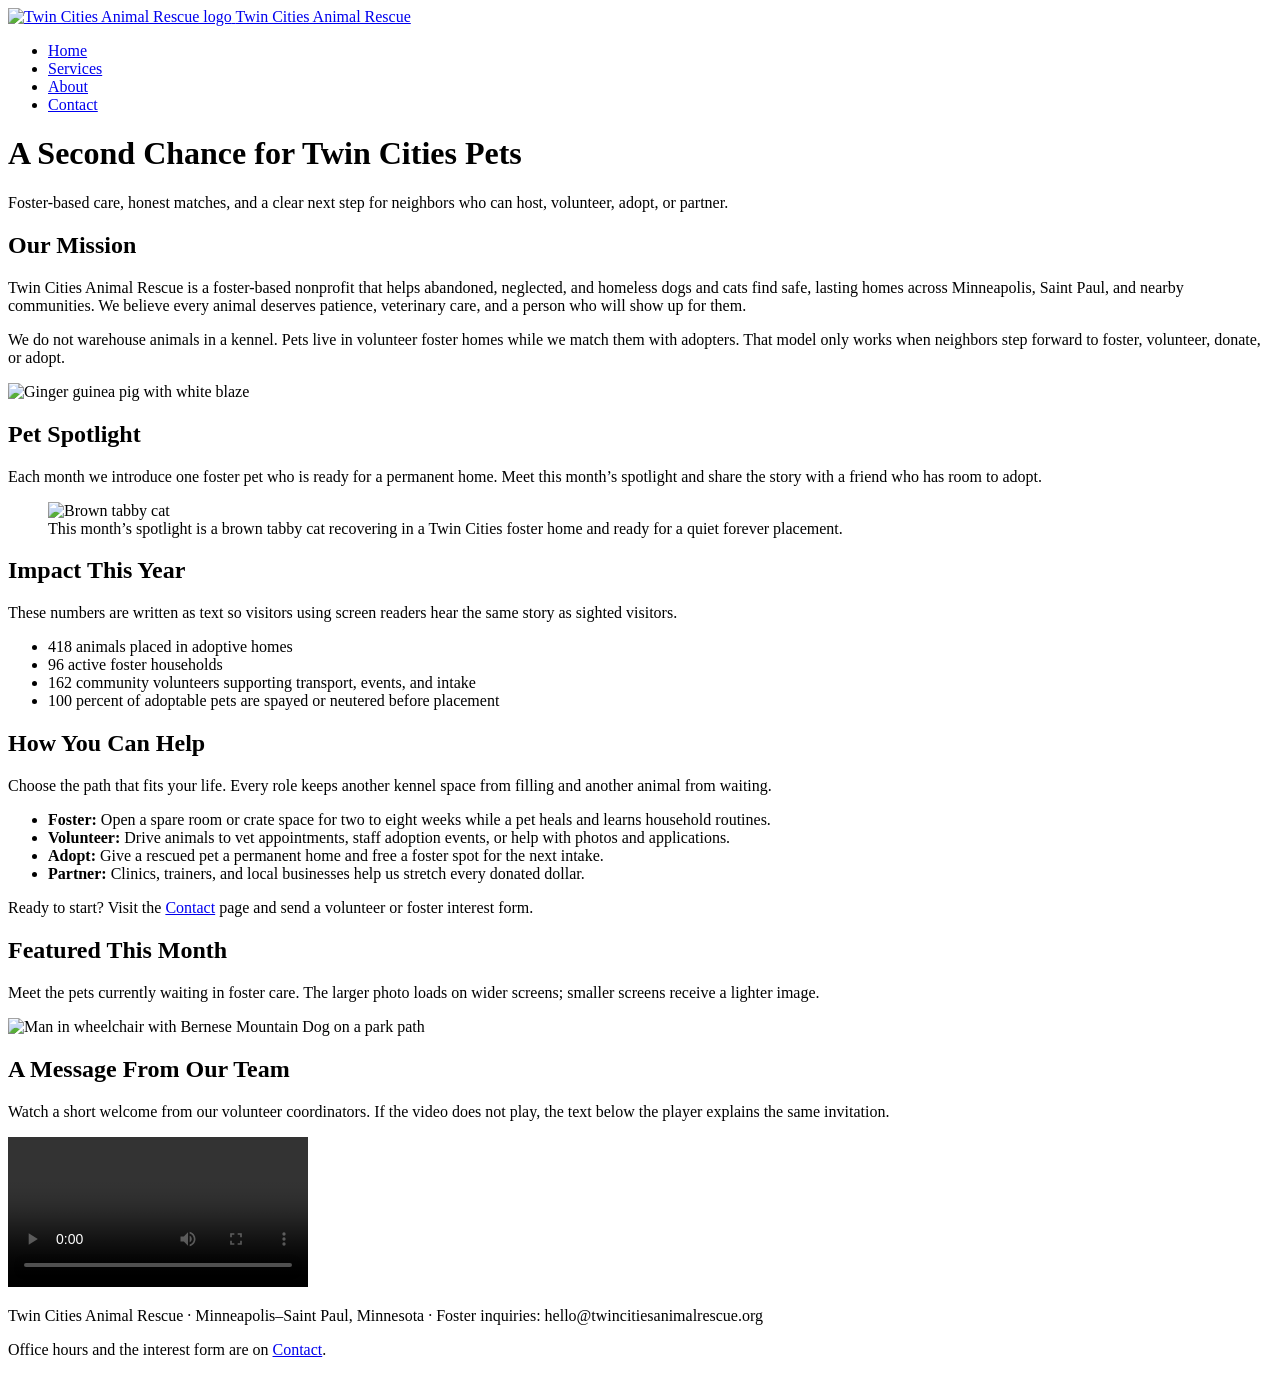
==== index.html @ f7890cb6 "Add files via upload" ====
<!DOCTYPE html>
<html lang="en">
  <head>
    <meta charset="UTF-8" />
    <meta name="viewport" content="width=device-width, initial-scale=1.0" />
    <title>Twin Cities Animal Rescue | Home</title>
    <link rel="preconnect" href="https://fonts.googleapis.com" />
    <link rel="preconnect" href="https://fonts.gstatic.com" crossorigin />
    <link
      href="https://fonts.googleapis.com/css2?family=Source+Sans+3:ital,wght@0,400;0,600;0,700;1,400&family=Source+Serif+4:opsz,wght@8..60,600;8..60,700&display=swap"
      rel="stylesheet"
    />
    <link rel="stylesheet" href="css/style.css" />
  </head>
  <body>
    <header class="site-header">
      <div class="brand">
        <a href="index.html">
          <img
            class="site-logo"
            src="media/rescue-logo.png"
            alt="Twin Cities Animal Rescue logo"
          />
          <span class="site-name">Twin Cities Animal Rescue</span>
        </a>
      </div>
      <nav aria-label="Primary">
        <ul>
          <li><a href="index.html" aria-current="page">Home</a></li>
          <li><a href="services.html">Services</a></li>
          <li><a href="about.html">About</a></li>
          <li><a href="contact.html">Contact</a></li>
        </ul>
      </nav>
    </header>

    <main>
      <h1>A Second Chance for Twin Cities Pets</h1>
      <p class="lede">
        Foster-based care, honest matches, and a clear next step for neighbors
        who can host, volunteer, adopt, or partner.
      </p>

      <section>
        <h2>Our Mission</h2>
        <p>
          Twin Cities Animal Rescue is a foster-based nonprofit that helps
          abandoned, neglected, and homeless dogs and cats find safe, lasting
          homes across Minneapolis, Saint Paul, and nearby communities. We
          believe every animal deserves patience, veterinary care, and a person
          who will show up for them.
        </p>
        <p>
          We do not warehouse animals in a kennel. Pets live in volunteer foster
          homes while we match them with adopters. That model only works when
          neighbors step forward to foster, volunteer, donate, or adopt.
        </p>
        <img
          src="media/rescue-pet.jpg"
          alt="Ginger guinea pig with white blaze"
        />
      </section>

      <section>
        <h2>Pet Spotlight</h2>
        <p>
          Each month we introduce one foster pet who is ready for a permanent
          home. Meet this month’s spotlight and share the story with a friend
          who has room to adopt.
        </p>
        <figure>
          <img
            src="media/rescue-pet-spotlight.jpg"
            alt="Brown tabby cat"
          />
          <figcaption>
            This month’s spotlight is a brown tabby cat recovering in a Twin
            Cities foster home and ready for a quiet forever placement.
          </figcaption>
        </figure>
      </section>

      <section>
        <h2>Impact This Year</h2>
        <p>
          These numbers are written as text so visitors using screen readers
          hear the same story as sighted visitors.
        </p>
        <ul class="impact-list">
          <li>418 animals placed in adoptive homes</li>
          <li>96 active foster households</li>
          <li>162 community volunteers supporting transport, events, and intake</li>
          <li>100 percent of adoptable pets are spayed or neutered before placement</li>
        </ul>
      </section>

      <section>
        <h2>How You Can Help</h2>
        <p>
          Choose the path that fits your life. Every role keeps another kennel
          space from filling and another animal from waiting.
        </p>
        <ul class="help-list">
          <li>
            <strong>Foster:</strong> Open a spare room or crate space for two to
            eight weeks while a pet heals and learns household routines.
          </li>
          <li>
            <strong>Volunteer:</strong> Drive animals to vet appointments, staff
            adoption events, or help with photos and applications.
          </li>
          <li>
            <strong>Adopt:</strong> Give a rescued pet a permanent home and free
            a foster spot for the next intake.
          </li>
          <li>
            <strong>Partner:</strong> Clinics, trainers, and local businesses
            help us stretch every donated dollar.
          </li>
        </ul>
        <p>
          Ready to start? Visit the
          <a href="contact.html">Contact</a> page and send a volunteer or foster
          interest form.
        </p>
      </section>

      <section>
        <h2>Featured This Month</h2>
        <p>
          Meet the pets currently waiting in foster care. The larger photo loads
          on wider screens; smaller screens receive a lighter image.
        </p>
        <picture>
          <source
            media="(min-width: 700px)"
            srcset="media/rescue-feature-large.jpg"
          />
          <img
            src="media/rescue-feature-small.jpg"
            alt="Man in wheelchair with Bernese Mountain Dog on a park path"
          />
        </picture>
      </section>

      <section>
        <h2>A Message From Our Team</h2>
        <p>
          Watch a short welcome from our volunteer coordinators. If the video
          does not play, the text below the player explains the same invitation.
        </p>
        <video controls>
          <source src="media/rescue-message.mp4" type="video/mp4" />
          This video is a short welcome from Twin Cities Animal Rescue. Our
          coordinators thank current foster families and invite new volunteers
          to complete the interest form on the Contact page. If you cannot play
          the file, please read the How You Can Help section above or email
          hello@twincitiesanimalrescue.org.
        </video>
      </section>
    </main>

    <footer class="site-footer">
      <p>
        Twin Cities Animal Rescue · Minneapolis–Saint Paul, Minnesota · Foster
        inquiries: hello@twincitiesanimalrescue.org
      </p>
      <p>
        Office hours and the interest form are on
        <a href="contact.html">Contact</a>.
      </p>
    </footer>
  </body>
</html>
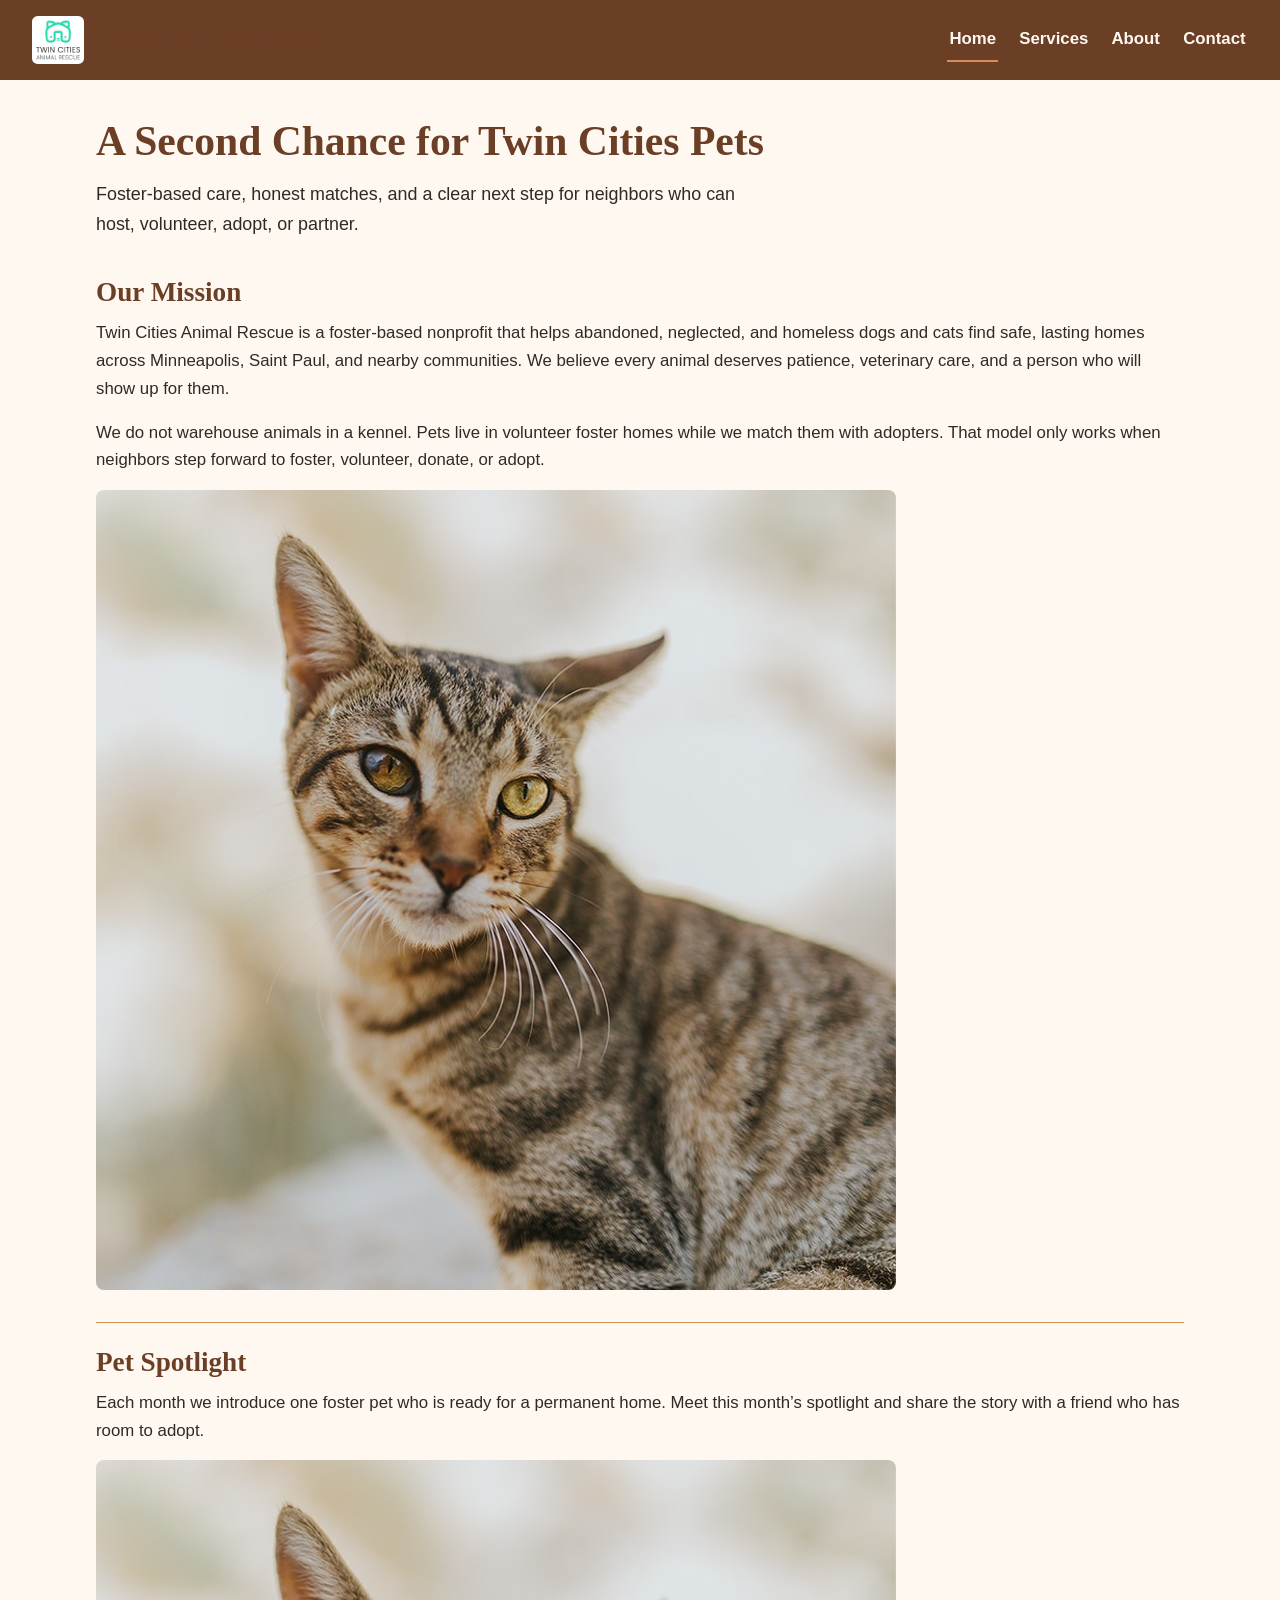
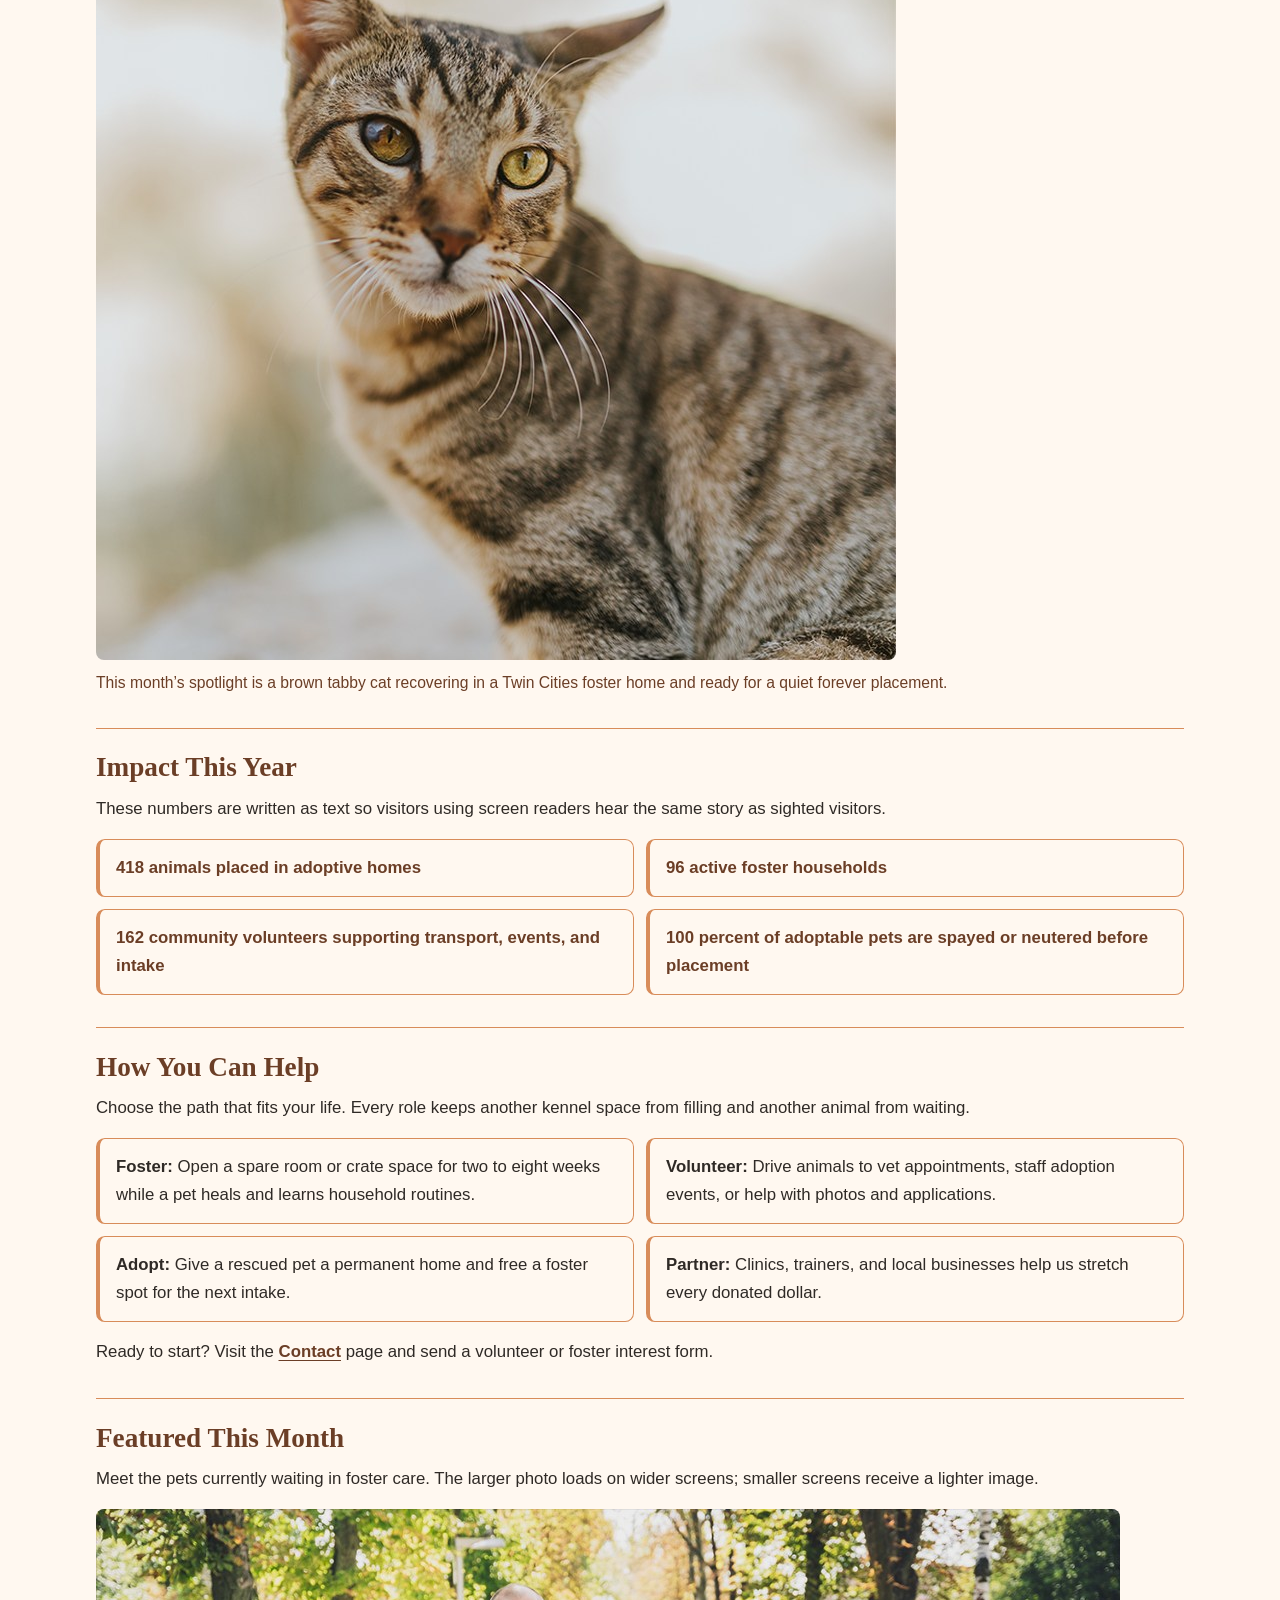
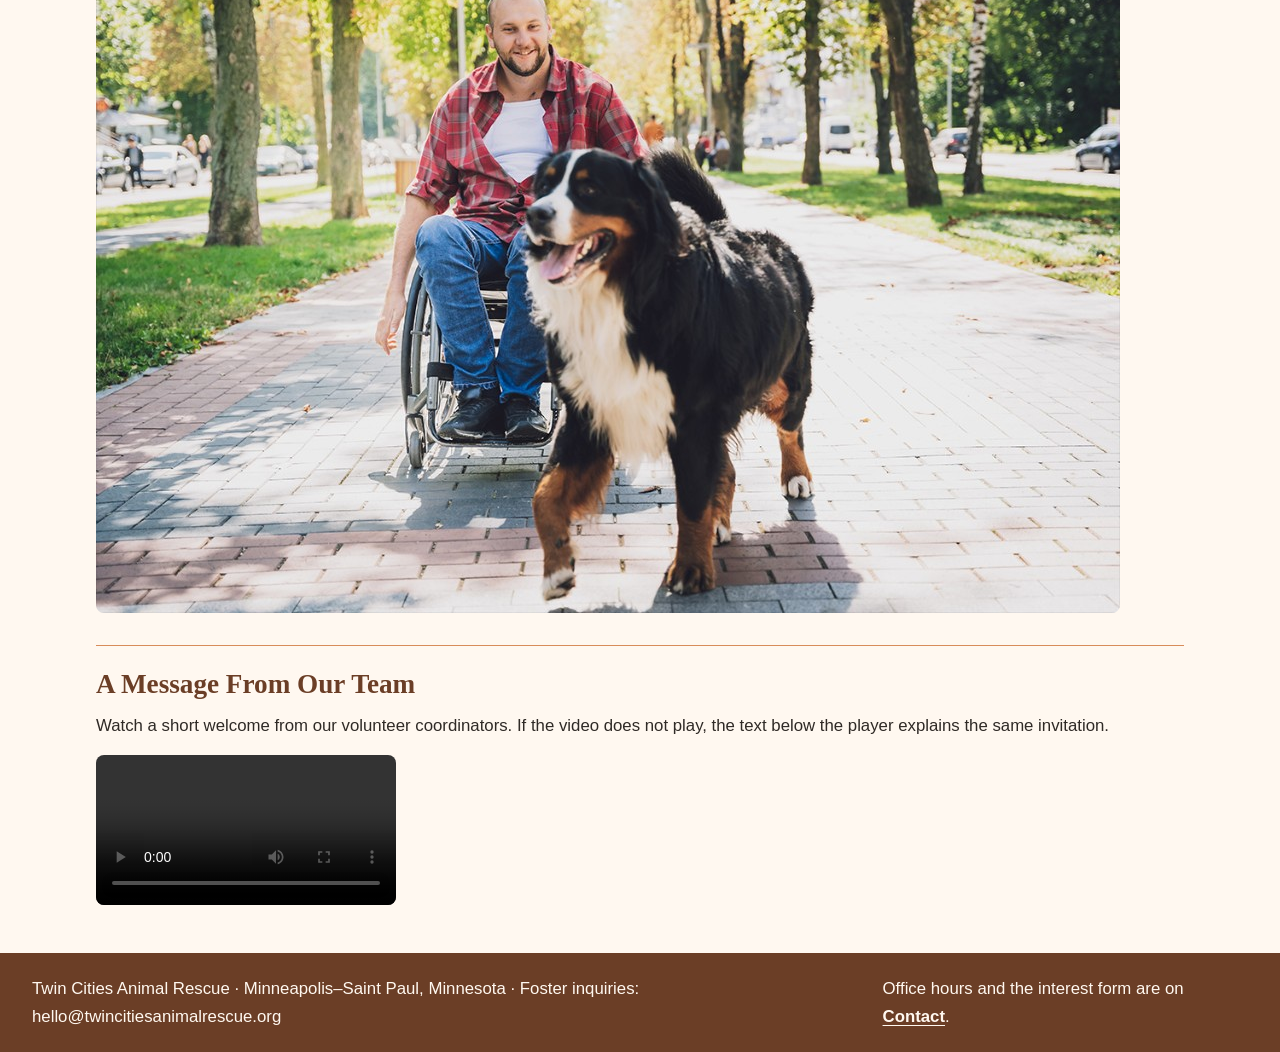
==== commit 7bc50fc9: "updated text in index.html and Barton_Kyla_Touchstone3.html to reflect new content. Adjusted CSS to " ====
--- a/index.html
+++ b/index.html
@@ -56,8 +56,8 @@
           neighbors step forward to foster, volunteer, donate, or adopt.
         </p>
         <img
-          src="media/rescue-pet.jpg"
-          alt="Ginger guinea pig with white blaze"
+          src="media/rescue-pet-spotlight.jpg"
+          alt="Brown tabby cat"
         />
       </section>
 
--- a/css/style.css
+++ b/css/style.css
@@ -0,0 +1,405 @@
+/* Twin Cities Animal Rescue — shared design system
+   4 colors: cream #FFF8F0, brown #6B3E26, peach #D88C5A, charcoal #2F2A26
+   2 fonts: Source Serif 4 (headings), Source Sans 3 (body)
+   Mobile-first Flexbox + one larger-screen media query */
+
+:root {
+  --cream: #fff8f0;
+  --brown: #6b3e26;
+  --peach: #d88c5a;
+  --charcoal: #2f2a26;
+  --font-heading: "Source Serif 4", Georgia, "Times New Roman", serif;
+  --font-body: "Source Sans 3", "Segoe UI", Arial, sans-serif;
+  --space: 1.25rem;
+  --max: 68rem;
+}
+
+* {
+  box-sizing: border-box;
+}
+
+html {
+  color-scheme: light;
+}
+
+body {
+  margin: 0;
+  font-family: var(--font-body);
+  font-size: 1.05rem;
+  line-height: 1.65;
+  color: var(--charcoal);
+  background: var(--cream);
+}
+
+img,
+video {
+  max-width: 100%;
+  height: auto;
+  display: block;
+}
+
+img,
+video,
+picture {
+  border-radius: 0.5rem;
+}
+
+figure {
+  margin: 0;
+}
+
+figcaption {
+  margin-top: 0.6rem;
+  font-size: 0.98rem;
+  color: var(--brown);
+}
+
+h1,
+h2,
+h3,
+.site-name {
+  font-family: var(--font-heading);
+  line-height: 1.25;
+  color: var(--brown);
+}
+
+h1 {
+  font-size: clamp(1.85rem, 5vw, 2.6rem);
+  margin: 0 0 0.75rem;
+}
+
+h2 {
+  font-size: clamp(1.35rem, 3vw, 1.7rem);
+  margin: 0 0 0.65rem;
+}
+
+h3 {
+  font-size: 1.15rem;
+  margin: 0 0 0.4rem;
+  color: var(--brown);
+}
+
+p,
+ul,
+ol {
+  margin: 0 0 1rem;
+}
+
+a {
+  color: var(--brown);
+  font-weight: 600;
+  text-underline-offset: 0.15em;
+}
+
+a:hover {
+  color: var(--peach);
+}
+
+a:focus-visible,
+button:focus-visible,
+input:focus-visible,
+select:focus-visible,
+textarea:focus-visible {
+  outline: 3px solid var(--peach);
+  outline-offset: 3px;
+}
+
+/* Header and primary nav: stacked on phones */
+.site-header {
+  display: flex;
+  flex-direction: column;
+  gap: 0.85rem;
+  padding: 1rem 1.25rem;
+  background: var(--brown);
+  color: var(--cream);
+}
+
+.brand {
+  display: flex;
+  align-items: center;
+  gap: 0.75rem;
+}
+
+.brand a {
+  display: flex;
+  align-items: center;
+  gap: 0.75rem;
+  color: var(--cream);
+  text-decoration: none;
+}
+
+.site-logo {
+  max-height: 3rem;
+  width: auto;
+  height: auto;
+  border-radius: 0.35rem;
+  background: #fff;
+}
+
+.site-name {
+  margin: 0;
+  font-size: 1.2rem;
+  font-weight: 700;
+}
+
+.brand a:hover .site-name,
+.site-header nav a:hover {
+  color: var(--peach);
+  text-decoration: underline;
+}
+
+.site-header nav ul {
+  display: flex;
+  flex-direction: column;
+  gap: 0.35rem;
+  list-style: none;
+  margin: 0;
+  padding: 0;
+}
+
+.site-header nav a {
+  display: block;
+  padding: 0.45rem 0.15rem;
+  color: var(--cream);
+  text-decoration: none;
+}
+
+.site-header nav a[aria-current="page"] {
+  color: var(--cream);
+  border-bottom: 2px solid var(--peach);
+  font-weight: 700;
+}
+
+/* Page content */
+main {
+  width: min(var(--max), calc(100% - 2rem));
+  margin: 0 auto;
+  padding: 1.75rem 0 2.5rem;
+}
+
+.lede {
+  font-size: 1.12rem;
+  max-width: 42rem;
+}
+
+section {
+  margin: 2rem 0 0;
+  padding: 1.35rem 0 0;
+  border-top: 1px solid var(--peach);
+}
+
+main > section:first-of-type {
+  border-top: 0;
+  padding-top: 0.25rem;
+}
+
+/* Impact stats and How You Can Help cards */
+.impact-list,
+.help-list {
+  display: flex;
+  flex-direction: column;
+  gap: 0.75rem;
+  list-style: none;
+  padding: 0;
+}
+
+.impact-list li,
+.help-list li,
+.value-card,
+.program-grid > section {
+  background: var(--cream);
+  border: 1px solid var(--peach);
+  border-left: 4px solid var(--peach);
+  border-radius: 0.55rem;
+  padding: 0.9rem 1rem;
+}
+
+.impact-list li {
+  font-weight: 600;
+  color: var(--brown);
+}
+
+/* About values: stacked cards on mobile */
+.values-grid {
+  display: flex;
+  flex-direction: column;
+  gap: 0.85rem;
+}
+
+.value-card p:last-child {
+  margin-bottom: 0;
+}
+
+.program-grid {
+  display: flex;
+  flex-direction: column;
+  gap: 1.25rem;
+}
+
+.program-grid > section {
+  margin: 0;
+  padding: 1.1rem 1.15rem;
+  border-top: 0;
+}
+
+/* Contact form: labels, fieldset, and legend stay intact */
+form {
+  display: flex;
+  flex-direction: column;
+  gap: 1.1rem;
+}
+
+fieldset {
+  margin: 0;
+  padding: 1rem 1rem 0.25rem;
+  border: 1px solid var(--peach);
+  border-radius: 0.55rem;
+  background: var(--cream);
+  display: flex;
+  flex-direction: column;
+  gap: 0.15rem;
+}
+
+legend {
+  font-family: var(--font-heading);
+  font-weight: 700;
+  color: var(--brown);
+  padding: 0 0.4rem;
+}
+
+form p {
+  display: flex;
+  flex-direction: column;
+  gap: 0.35rem;
+}
+
+label {
+  font-weight: 700;
+  color: var(--brown);
+}
+
+input,
+select,
+textarea,
+button {
+  font: inherit;
+  color: var(--charcoal);
+}
+
+input,
+select,
+textarea {
+  width: 100%;
+  max-width: 100%;
+  padding: 0.65rem 0.75rem;
+  border: 1px solid var(--brown);
+  border-radius: 0.4rem;
+  background: var(--cream);
+}
+
+textarea {
+  resize: vertical;
+  min-height: 7rem;
+}
+
+button {
+  display: inline-block;
+  width: 100%;
+  padding: 0.8rem 1.15rem;
+  border: 0;
+  border-radius: 0.45rem;
+  background: var(--brown);
+  color: var(--cream);
+  font-weight: 700;
+  cursor: pointer;
+}
+
+button:hover {
+  background: var(--charcoal);
+}
+
+/* Footer */
+.site-footer {
+  display: flex;
+  flex-direction: column;
+  gap: 0.4rem;
+  padding: 1.25rem;
+  background: var(--brown);
+  color: var(--cream);
+}
+
+.site-footer p {
+  margin: 0;
+}
+
+.site-footer a {
+  color: var(--cream);
+}
+
+.site-footer a:hover {
+  color: var(--peach);
+}
+
+/* Larger screens: nav in a row, multi-column help / values / programs */
+@media (min-width: 48rem) {
+  .site-header {
+    flex-direction: row;
+    justify-content: space-between;
+    align-items: center;
+    padding: 1rem 2rem;
+  }
+
+  .site-header nav ul {
+    flex-direction: row;
+    gap: 1.15rem;
+  }
+
+  main {
+    padding: 2.25rem 0 3rem;
+  }
+
+  .impact-list,
+  .help-list,
+  .values-grid,
+  .program-grid {
+    flex-direction: row;
+    flex-wrap: wrap;
+  }
+
+  .impact-list li,
+  .help-list li {
+    flex: 1 1 calc(50% - 0.75rem);
+  }
+
+  .value-card,
+  .program-grid > section {
+    flex: 1 1 calc(33.333% - 0.9rem);
+  }
+
+  form {
+    flex-direction: row;
+    flex-wrap: wrap;
+    align-items: flex-start;
+  }
+
+  fieldset {
+    flex: 1 1 18rem;
+  }
+
+  form > p {
+    flex: 1 1 100%;
+    align-items: flex-start;
+  }
+
+  button {
+    width: auto;
+    min-width: 14rem;
+  }
+
+  .site-footer {
+    flex-direction: row;
+    justify-content: space-between;
+    align-items: baseline;
+    padding: 1.35rem 2rem;
+  }
+}
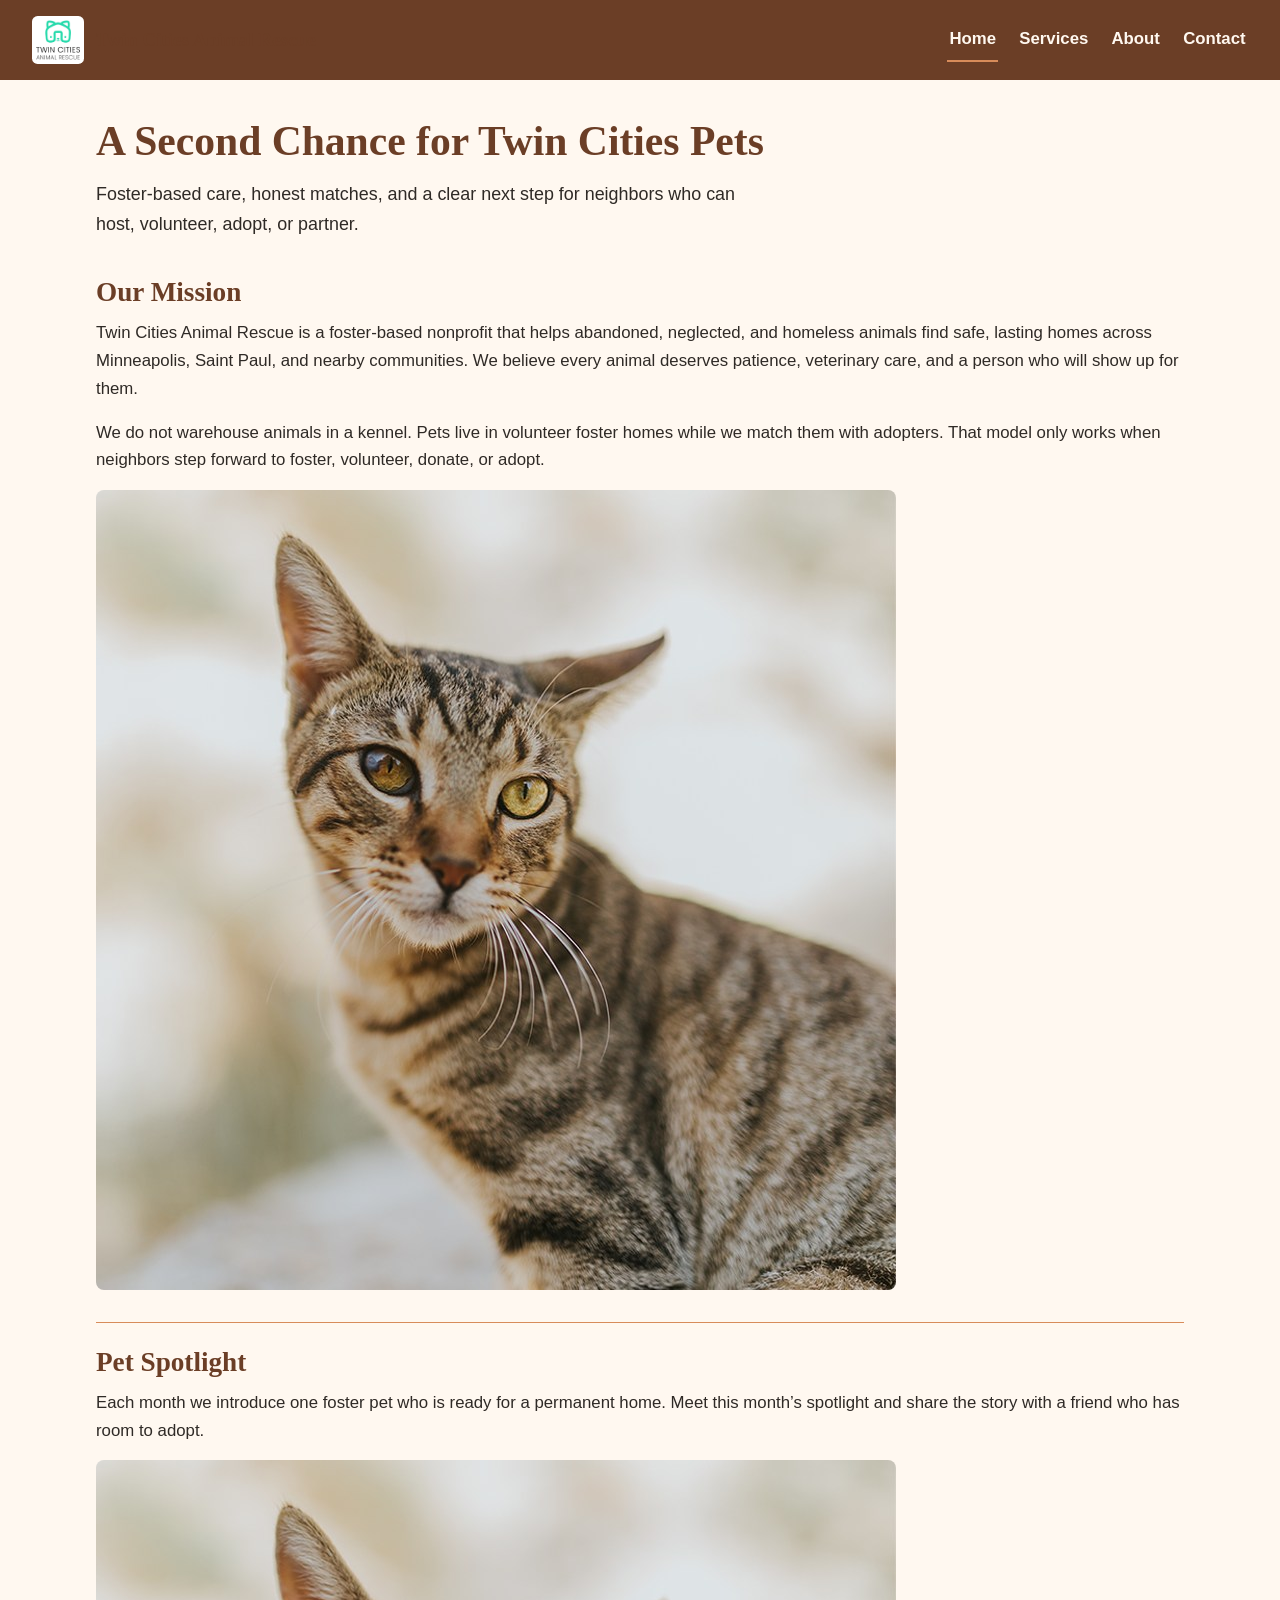
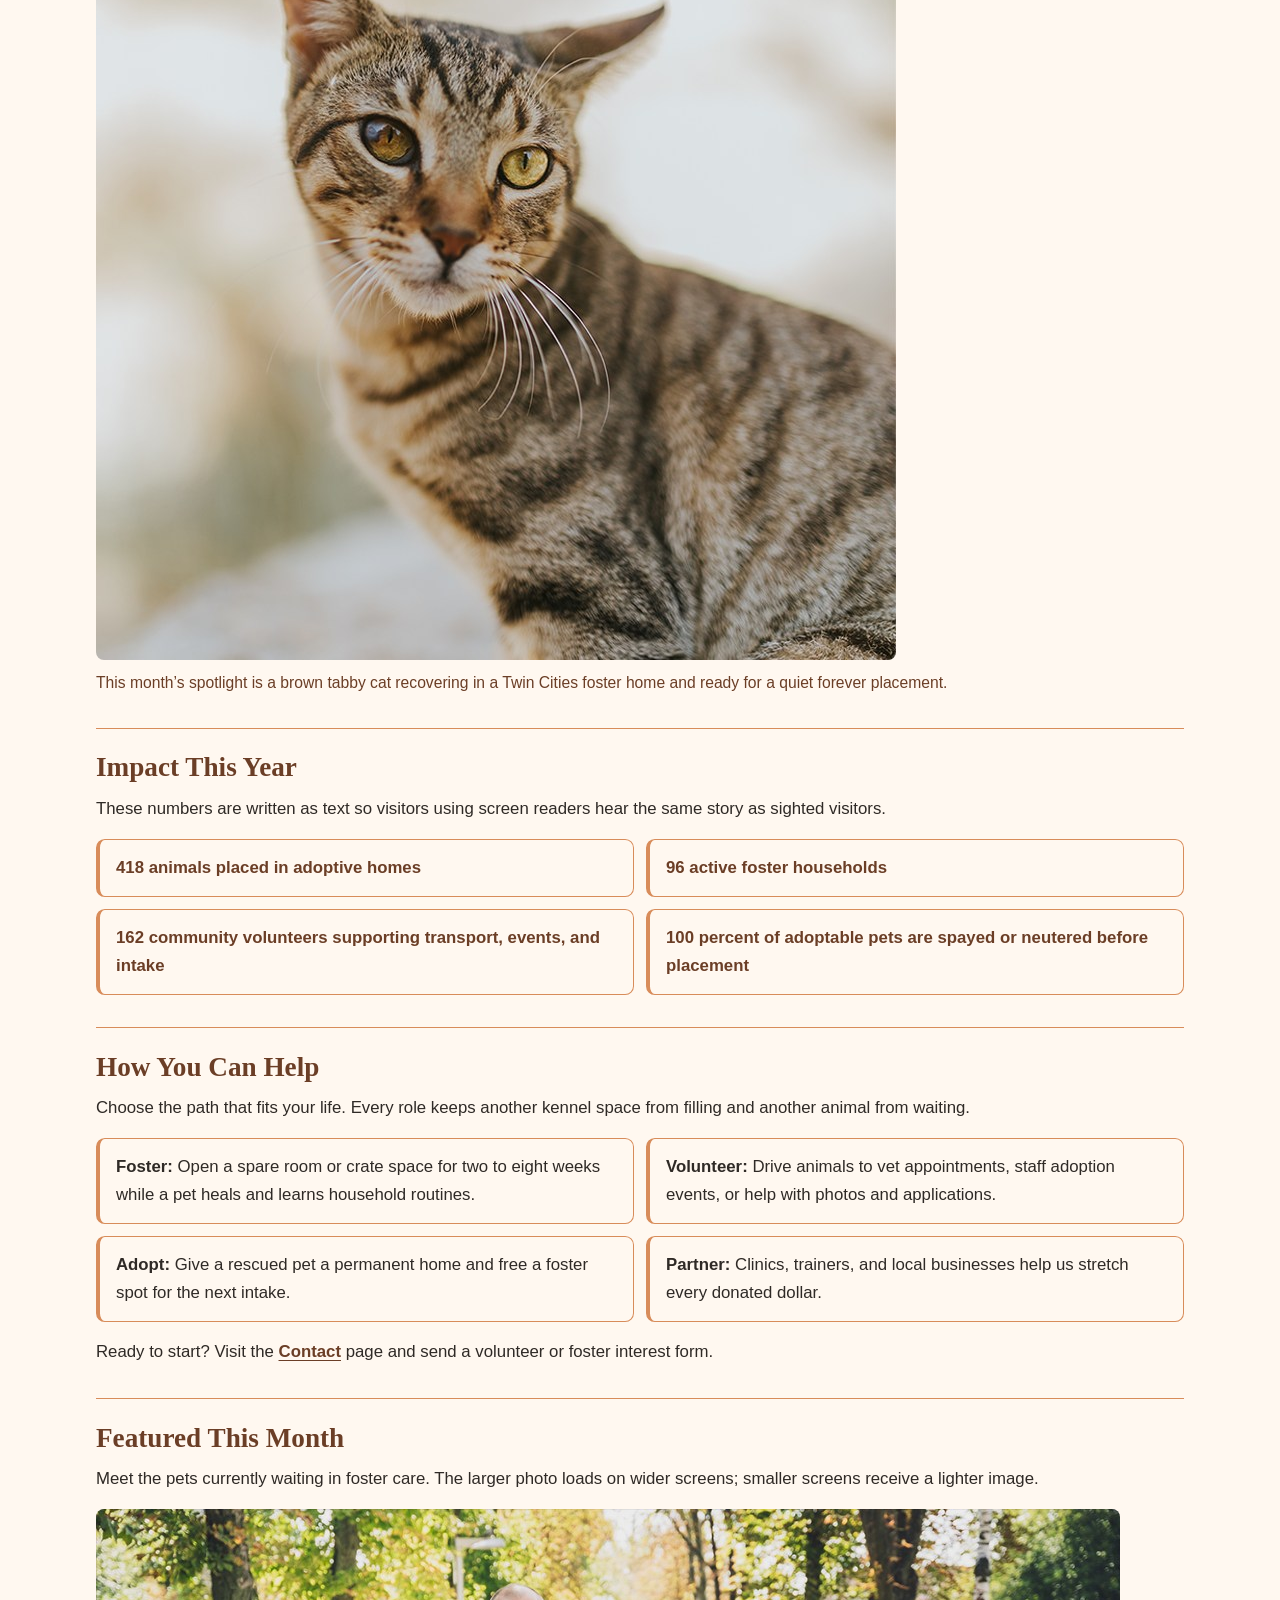
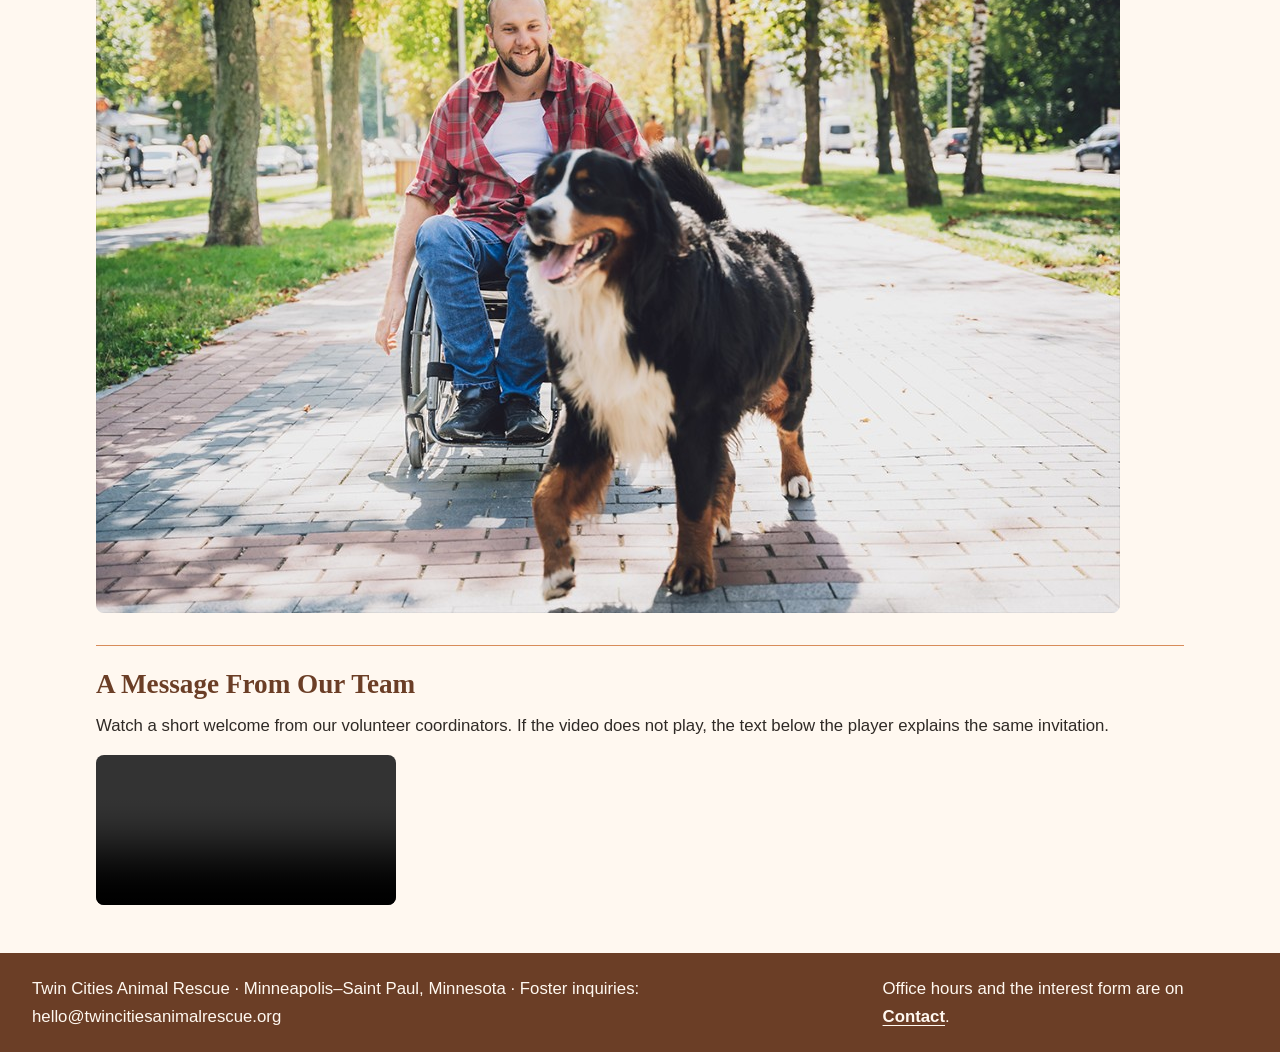
==== commit 1ac90f7d: "update about section" ====
--- a/index.html
+++ b/index.html
@@ -45,7 +45,7 @@
         <h2>Our Mission</h2>
         <p>
           Twin Cities Animal Rescue is a foster-based nonprofit that helps
-          abandoned, neglected, and homeless dogs and cats find safe, lasting
+          abandoned, neglected, and homeless animals find safe, lasting
           homes across Minneapolis, Saint Paul, and nearby communities. We
           believe every animal deserves patience, veterinary care, and a person
           who will show up for them.
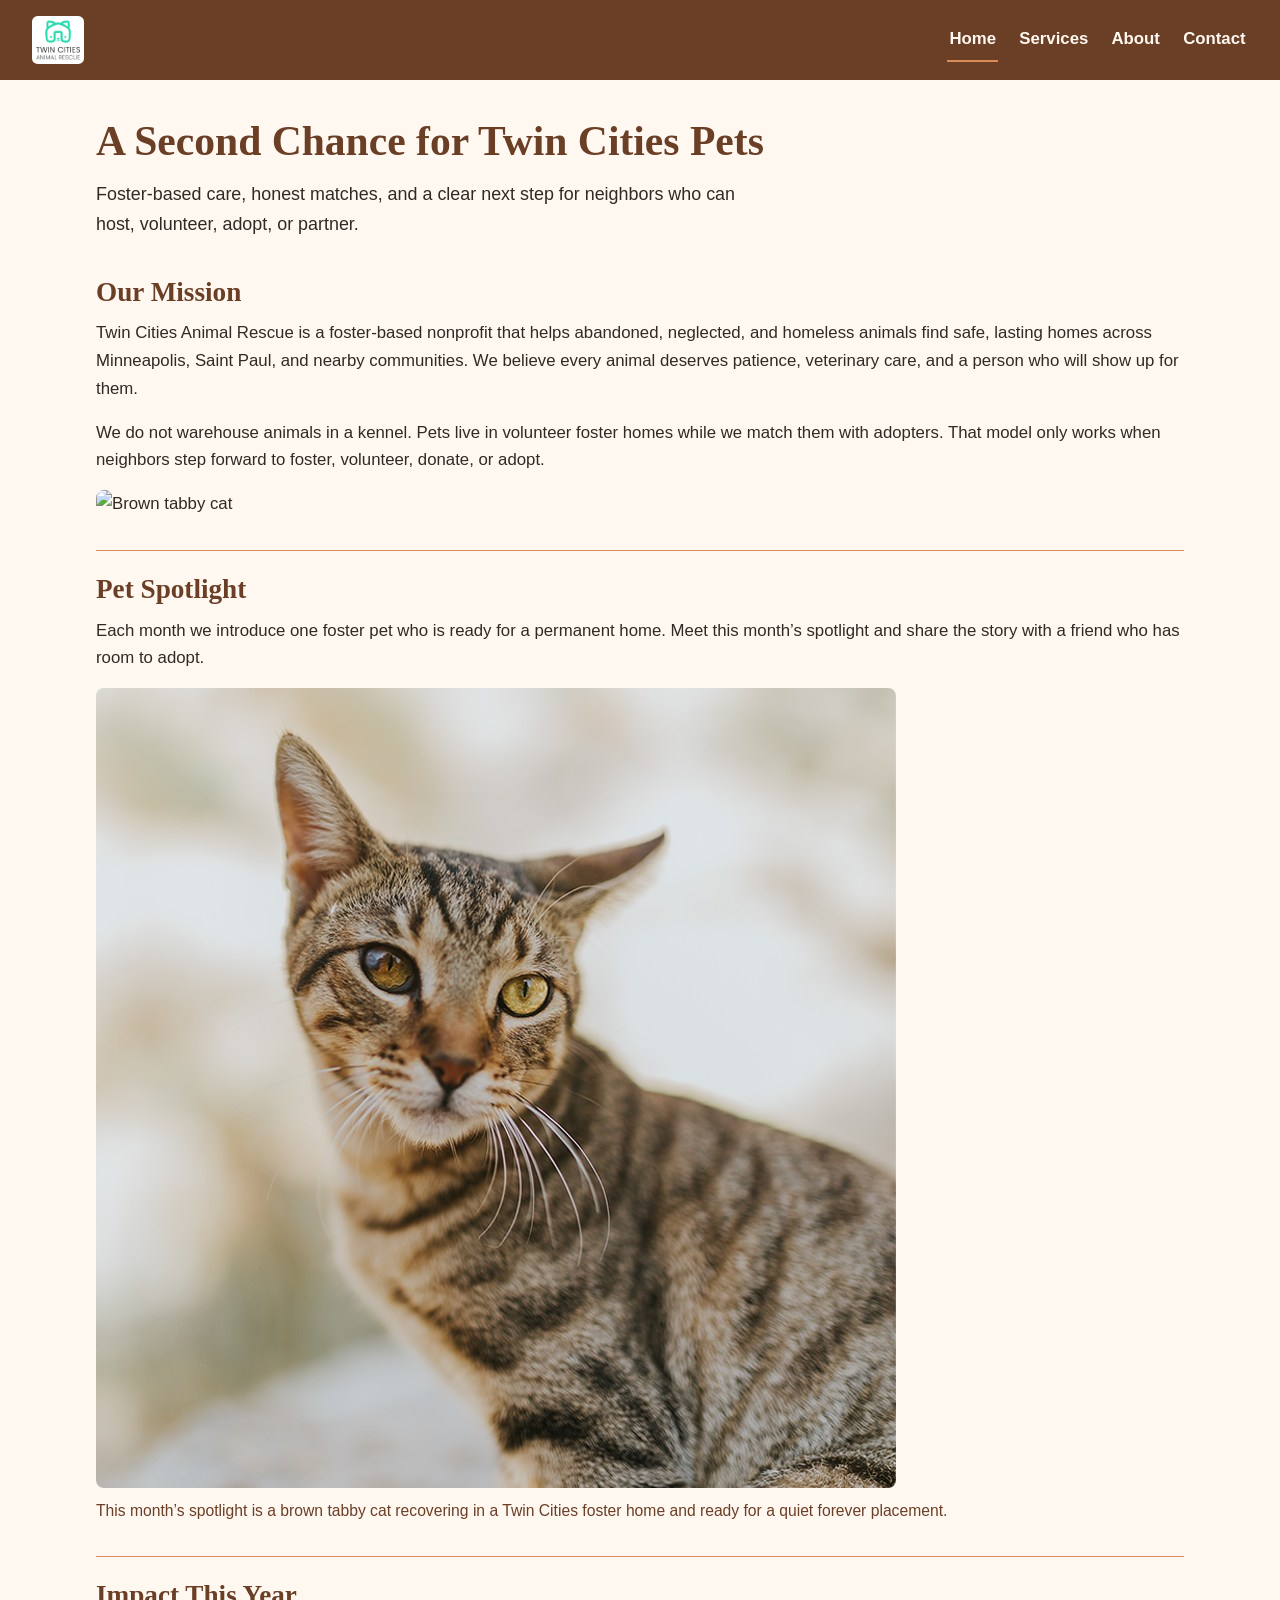
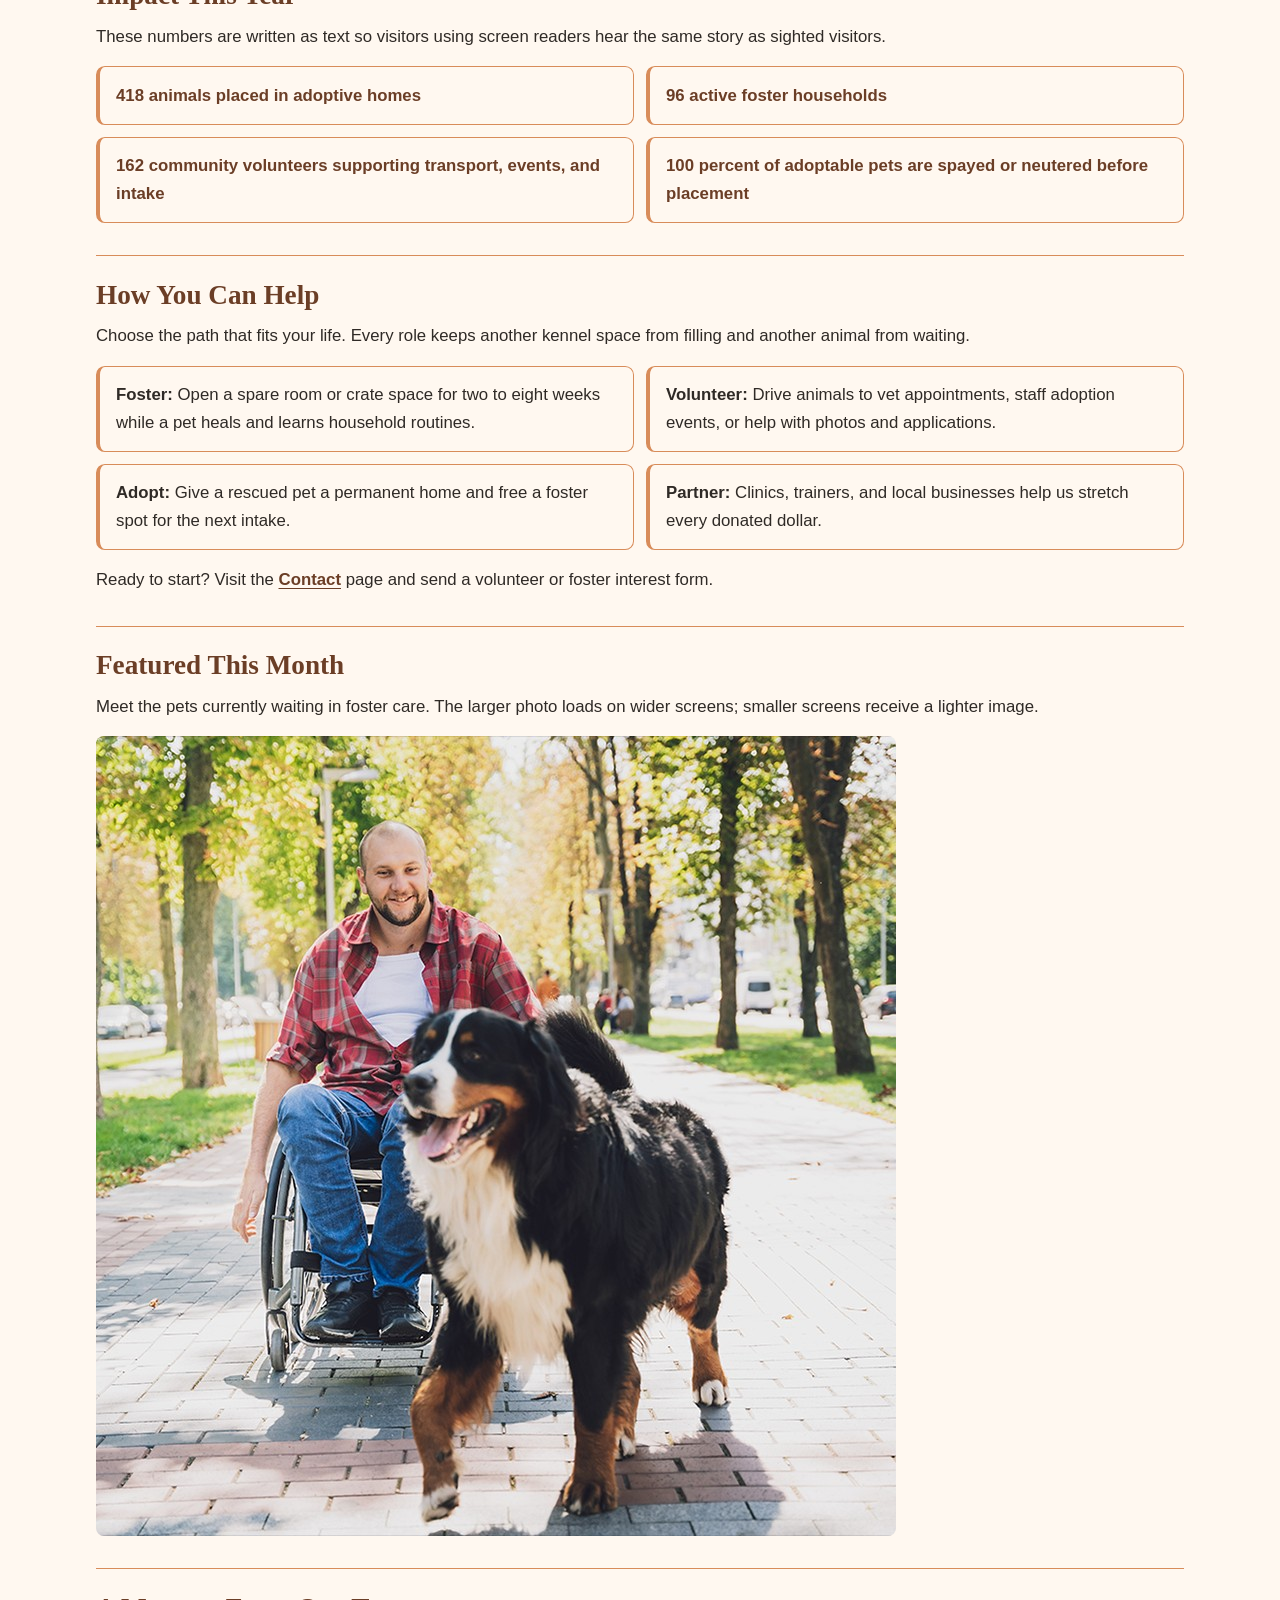
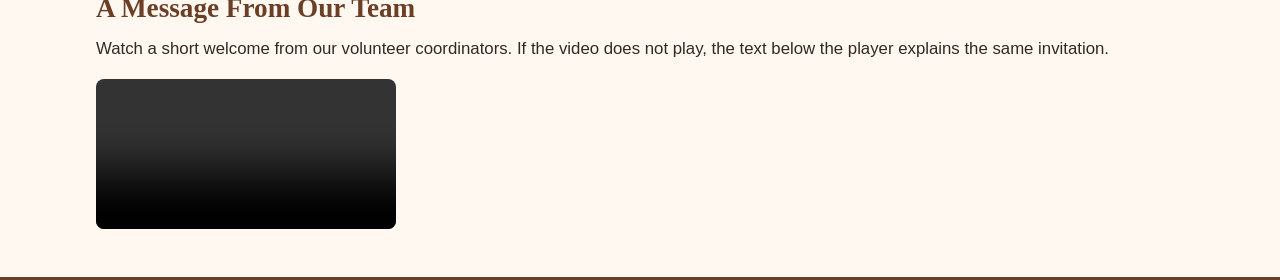
==== commit a74c7ff7: "updated photo" ====
--- a/index.html
+++ b/index.html
@@ -56,7 +56,7 @@
           neighbors step forward to foster, volunteer, donate, or adopt.
         </p>
         <img
-          src="media/rescue-pet-spotlight.jpg"
+          src="media/rescue-pet.jpg"
           alt="Brown tabby cat"
         />
       </section>
